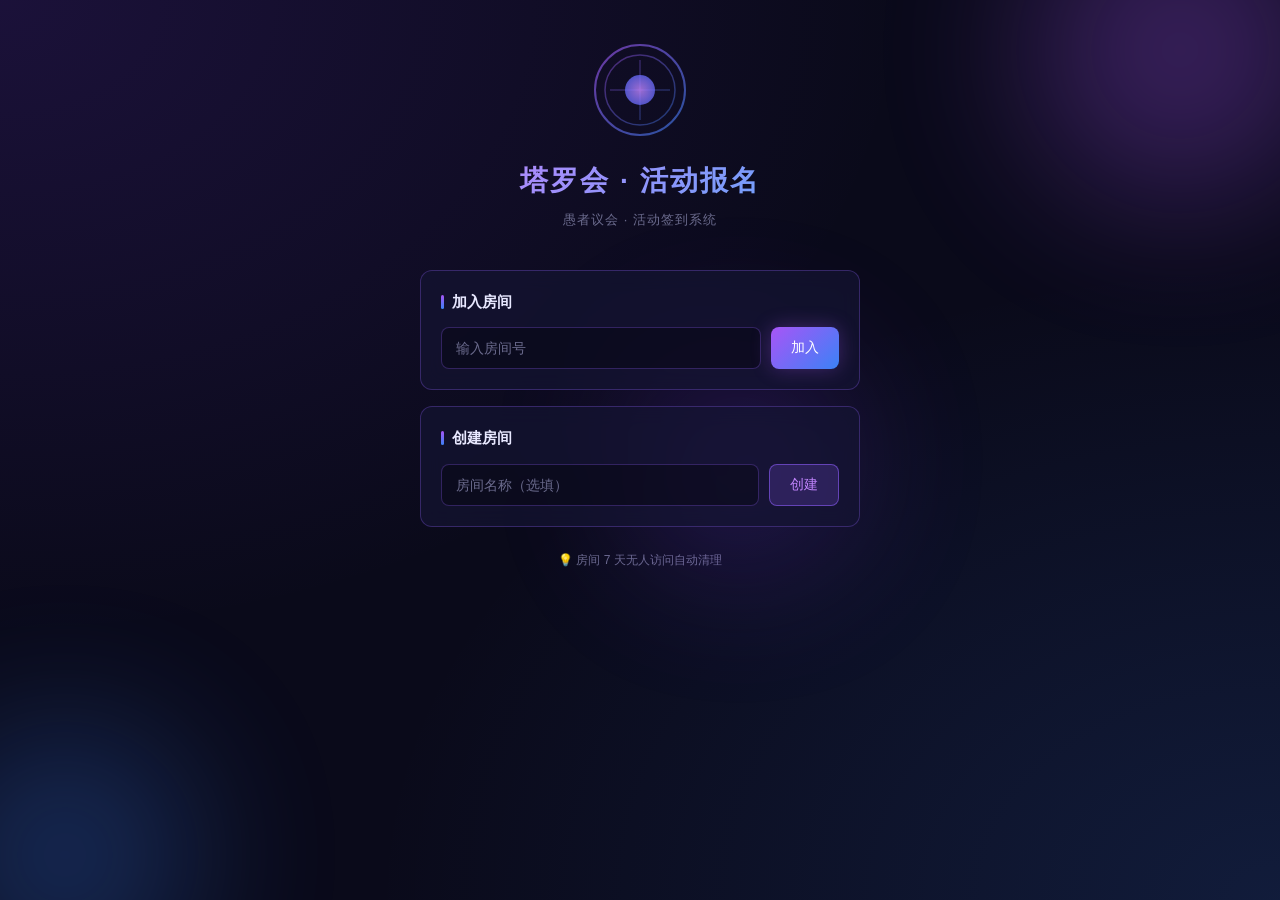
==== public/index.html @ 2a1402e3 "初始版本：诡秘之主活动报名系统" ====
<!DOCTYPE html>
<html lang="zh-CN">
<head>
    <meta charset="UTF-8">
    <meta name="viewport" content="width=device-width, initial-scale=1.0, maximum-scale=1.0, user-scalable=no">
    <title>诡秘之主 · 活动报名</title>
    <link rel="stylesheet" href="style.css">
</head>
<body>
    <div class="app">
        <!-- 背景装饰 -->
        <div class="bg-decoration">
            <div class="orb orb-1"></div>
            <div class="orb orb-2"></div>
            <div class="orb orb-3"></div>
        </div>

        <!-- 首页 / 创建房间 -->
        <div id="home-page" class="page active">
            <div class="container">
                <div class="logo-section">
                    <div class="logo-icon">
                        <svg viewBox="0 0 100 100" fill="none" xmlns="http://www.w3.org/2000/svg">
                            <circle cx="50" cy="50" r="45" stroke="url(#grad1)" stroke-width="2" opacity="0.6"/>
                            <circle cx="50" cy="50" r="35" stroke="url(#grad1)" stroke-width="1.5" opacity="0.4"/>
                            <path d="M50 20 L50 80 M20 50 L80 50" stroke="url(#grad1)" stroke-width="1.5" opacity="0.3"/>
                            <circle cx="50" cy="50" r="15" fill="url(#grad2)" opacity="0.8"/>
                            <defs>
                                <linearGradient id="grad1" x1="0%" y1="0%" x2="100%" y2="100%">
                                    <stop offset="0%" style="stop-color:#a855f7"/>
                                    <stop offset="100%" style="stop-color:#3b82f6"/>
                                </linearGradient>
                                <radialGradient id="grad2" cx="50%" cy="50%" r="50%">
                                    <stop offset="0%" style="stop-color:#c084fc"/>
                                    <stop offset="100%" style="stop-color:#6366f1"/>
                                </radialGradient>
                            </defs>
                        </svg>
                    </div>
                    <h1 class="app-title">塔罗会 · 活动报名</h1>
                    <p class="app-subtitle">愚者议会 · 活动签到系统</p>
                </div>

                <div class="card">
                    <h3 class="card-title">加入房间</h3>
                    <div class="input-group">
                        <input type="text" id="join-room-code" placeholder="输入房间号" maxlength="8" class="input">
                        <button id="btn-join" class="btn btn-primary">加入</button>
                    </div>
                </div>

                <div class="card">
                    <h3 class="card-title">创建房间</h3>
                    <div class="input-group">
                        <input type="text" id="create-room-name" placeholder="房间名称（选填）" maxlength="50" class="input">
                        <button id="btn-create" class="btn btn-secondary">创建</button>
                    </div>
                </div>

                <div class="tip-text">
                    💡 房间 7 天无人访问自动清理
                </div>
            </div>
        </div>

        <!-- 房间页面 -->
        <div id="room-page" class="page">
            <div class="room-header">
                <button id="btn-back" class="btn-icon" title="返回">
                    <svg width="20" height="20" viewBox="0 0 24 24" fill="none" stroke="currentColor" stroke-width="2">
                        <path d="M19 12H5M12 19l-7-7 7-7"/>
                    </svg>
                </button>
                <div class="room-info">
                    <h2 id="room-name" class="room-name">活动报名</h2>
                    <div class="room-code-wrap">
                        <span class="room-code-label">房间号:</span>
                        <span id="room-code" class="room-code">------</span>
                        <button id="btn-copy-code" class="btn-copy-mini" title="复制房间号">
                            <svg width="14" height="14" viewBox="0 0 24 24" fill="none" stroke="currentColor" stroke-width="2">
                                <rect x="9" y="9" width="13" height="13" rx="2"/>
                                <path d="M5 15H4a2 2 0 01-2-2V4a2 2 0 012-2h9a2 2 0 012 2v1"/>
                            </svg>
                        </button>
                    </div>
                </div>
                <div class="conn-status" id="conn-status" title="连接状态">
                    <span class="status-dot"></span>
                </div>
            </div>

            <div class="room-content">
                <!-- 统计卡片 -->
                <div class="stats-row">
                    <div class="stat-card stat-total">
                        <div class="stat-value" id="stat-total">0</div>
                        <div class="stat-label">总报名</div>
                    </div>
                    <div class="stat-card stat-thu">
                        <div class="stat-value" id="stat-thu">0</div>
                        <div class="stat-label">周四 20:00</div>
                    </div>
                    <div class="stat-card stat-sat">
                        <div class="stat-value" id="stat-sat">0</div>
                        <div class="stat-label">周六 20:00</div>
                    </div>
                </div>

                <!-- 职业分布 -->
                <div class="profession-stats" id="profession-stats">
                    <!-- 动态生成 -->
                </div>

                <!-- 操作按钮组 -->
                <div class="action-buttons">
                    <button id="btn-batch-import" class="btn btn-outline">
                        <svg width="16" height="16" viewBox="0 0 24 24" fill="none" stroke="currentColor" stroke-width="2">
                            <path d="M21 15v4a2 2 0 01-2 2H5a2 2 0 01-2-2v-4"/>
                            <polyline points="17 8 12 3 7 8"/>
                            <line x1="12" y1="3" x2="12" y2="15"/>
                        </svg>
                        批量导入
                    </button>
                    <button id="btn-copy-list" class="btn btn-outline">
                        <svg width="16" height="16" viewBox="0 0 24 24" fill="none" stroke="currentColor" stroke-width="2">
                            <rect x="9" y="9" width="13" height="13" rx="2"/>
                            <path d="M5 15H4a2 2 0 01-2-2V4a2 2 0 012-2h9a2 2 0 012 2v1"/>
                        </svg>
                        复制名单
                    </button>
                </div>

                <!-- 报名表单 -->
                <div class="card signup-form-card">
                    <h3 class="card-title">我要报名</h3>
                    <div class="form-row">
                        <input type="text" id="input-name" placeholder="输入游戏昵称" maxlength="20" class="input">
                    </div>
                    <div class="form-row">
                        <select id="select-profession" class="input select-input">
                            <option value="">选择职业</option>
                            <option value="战士">⚔️ 战士</option>
                            <option value="占卜家">🔮 占卜家</option>
                            <option value="窥秘人">👁️ 窥秘人</option>
                            <option value="观众（奶）">💚 观众（奶）</option>
                            <option value="学徒">📖 学徒</option>
                            <option value="歌颂者">🎵 歌颂者</option>
                        </select>
                    </div>
                    <div class="checkbox-group">
                        <label class="checkbox-label">
                            <input type="checkbox" id="check-thursday">
                            <span class="checkbox-custom"></span>
                            <span class="checkbox-text">周四 20:00</span>
                        </label>
                        <label class="checkbox-label">
                            <input type="checkbox" id="check-saturday">
                            <span class="checkbox-custom"></span>
                            <span class="checkbox-text">周六 20:00</span>
                        </label>
                    </div>
                    <button id="btn-signup" class="btn btn-primary btn-full">确认报名</button>
                </div>

                <!-- 成员列表 -->
                <div class="members-section">
                    <div class="section-header">
                        <h3>报名名单</h3>
                        <span class="member-count" id="member-count">0 人</span>
                    </div>
                    <div class="members-list" id="members-list">
                        <!-- 动态生成 -->
                    </div>
                    <div class="empty-state" id="empty-state" style="display:none;">
                        <div class="empty-icon">✨</div>
                        <p>暂无成员报名</p>
                        <p class="empty-sub">快成为第一个报名的人吧</p>
                    </div>
                </div>
            </div>
        </div>

        <!-- 批量导入弹窗 -->
        <div id="import-modal" class="modal">
            <div class="modal-overlay"></div>
            <div class="modal-content">
                <div class="modal-header">
                    <h3>批量导入名单</h3>
                    <button class="modal-close" id="btn-close-import">✕</button>
                </div>
                <div class="modal-body">
                    <p class="modal-tip">
                        每行一个成员，格式：<br>
                        <code>姓名 职业 周四 周六</code><br>
                        支持空格、逗号、顿号分隔
                    </p>
                    <textarea id="import-text" class="textarea" placeholder="例：&#10;张三 战士 是 是&#10;李四 占卜家 1 0&#10;王五 观众（奶） 周四 周六&#10;赵六 学徒"></textarea>
                    <div class="import-result" id="import-result" style="display:none;"></div>
                </div>
                <div class="modal-footer">
                    <button class="btn btn-outline" id="btn-cancel-import">取消</button>
                    <button class="btn btn-primary" id="btn-do-import">确认导入</button>
                </div>
            </div>
        </div>

        <!-- Toast 提示 -->
        <div id="toast" class="toast"></div>
    </div>

    <script src="app.js"></script>
</body>
</html>
---- public/style.css ----
/* ===== 诡秘之主 · 活动报名系统 样式 ===== */
/* 深色游戏风格 · 紫色/蓝色主题 */

* {
    margin: 0;
    padding: 0;
    box-sizing: border-box;
    -webkit-tap-highlight-color: transparent;
}

:root {
    --bg-primary: #0a0a1a;
    --bg-secondary: #12122a;
    --bg-card: rgba(20, 20, 50, 0.7);
    --bg-card-hover: rgba(30, 30, 70, 0.8);
    --border-color: rgba(139, 92, 246, 0.3);
    --border-active: rgba(139, 92, 246, 0.6);
    --text-primary: #e8e8ff;
    --text-secondary: #a0a0c0;
    --text-muted: #6b6b8d;
    --purple: #a855f7;
    --purple-light: #c084fc;
    --purple-dark: #7c3aed;
    --blue: #3b82f6;
    --blue-light: #60a5fa;
    --blue-dark: #2563eb;
    --gold: #fbbf24;
    --green: #22c55e;
    --red: #ef4444;
    --glow-purple: 0 0 20px rgba(168, 85, 247, 0.3);
    --glow-blue: 0 0 20px rgba(59, 130, 246, 0.3);
    --radius: 12px;
    --radius-sm: 8px;
}

html, body {
    height: 100%;
    font-family: -apple-system, BlinkMacSystemFont, 'Segoe UI', 'PingFang SC', 'Hiragino Sans GB', 'Microsoft YaHei', sans-serif;
    background: var(--bg-primary);
    color: var(--text-primary);
    font-size: 14px;
    line-height: 1.5;
    overflow-x: hidden;
}

body {
    background:
        radial-gradient(ellipse at top left, rgba(124, 58, 237, 0.15) 0%, transparent 50%),
        radial-gradient(ellipse at bottom right, rgba(59, 130, 246, 0.15) 0%, transparent 50%),
        var(--bg-primary);
    min-height: 100vh;
    position: relative;
}

.app {
    min-height: 100vh;
    position: relative;
    z-index: 1;
}

/* ===== 背景装饰 ===== */
.bg-decoration {
    position: fixed;
    top: 0;
    left: 0;
    right: 0;
    bottom: 0;
    pointer-events: none;
    overflow: hidden;
    z-index: 0;
}

.orb {
    position: absolute;
    border-radius: 50%;
    filter: blur(80px);
    opacity: 0.3;
    animation: float 8s ease-in-out infinite;
}

.orb-1 {
    width: 300px;
    height: 300px;
    background: var(--purple);
    top: -100px;
    right: -50px;
    animation-delay: 0s;
}

.orb-2 {
    width: 250px;
    height: 250px;
    background: var(--blue);
    bottom: -80px;
    left: -60px;
    animation-delay: 2s;
}

.orb-3 {
    width: 200px;
    height: 200px;
    background: var(--purple-dark);
    top: 40%;
    left: 50%;
    animation-delay: 4s;
}

@keyframes float {
    0%, 100% { transform: translateY(0) scale(1); }
    50% { transform: translateY(-30px) scale(1.05); }
}

/* ===== 页面切换 ===== */
.page {
    display: none;
    min-height: 100vh;
}

.page.active {
    display: block;
}

.container {
    max-width: 480px;
    margin: 0 auto;
    padding: 40px 20px;
}

/* ===== Logo 区域 ===== */
.logo-section {
    text-align: center;
    margin-bottom: 40px;
}

.logo-icon {
    width: 100px;
    height: 100px;
    margin: 0 auto 20px;
    animation: spin 20s linear infinite;
}

.logo-icon svg {
    width: 100%;
    height: 100%;
}

@keyframes spin {
    from { transform: rotate(0deg); }
    to { transform: rotate(360deg); }
}

.app-title {
    font-size: 28px;
    font-weight: 700;
    background: linear-gradient(135deg, var(--purple-light), var(--blue-light));
    -webkit-background-clip: text;
    -webkit-text-fill-color: transparent;
    background-clip: text;
    letter-spacing: 2px;
    margin-bottom: 8px;
}

.app-subtitle {
    color: var(--text-muted);
    font-size: 13px;
    letter-spacing: 1px;
}

/* ===== 卡片 ===== */
.card {
    background: var(--bg-card);
    border: 1px solid var(--border-color);
    border-radius: var(--radius);
    padding: 20px;
    margin-bottom: 16px;
    backdrop-filter: blur(10px);
    -webkit-backdrop-filter: blur(10px);
}

.card-title {
    font-size: 15px;
    font-weight: 600;
    color: var(--text-primary);
    margin-bottom: 14px;
    display: flex;
    align-items: center;
    gap: 8px;
}

.card-title::before {
    content: '';
    display: inline-block;
    width: 3px;
    height: 14px;
    background: linear-gradient(180deg, var(--purple), var(--blue));
    border-radius: 2px;
}

/* ===== 输入框 ===== */
.input {
    width: 100%;
    padding: 12px 14px;
    background: rgba(0, 0, 0, 0.3);
    border: 1px solid var(--border-color);
    border-radius: var(--radius-sm);
    color: var(--text-primary);
    font-size: 14px;
    outline: none;
    transition: all 0.3s;
    font-family: inherit;
}

.input::placeholder {
    color: var(--text-muted);
}

.input:focus {
    border-color: var(--purple);
    box-shadow: var(--glow-purple);
    background: rgba(0, 0, 0, 0.5);
}

.select-input {
    appearance: none;
    -webkit-appearance: none;
    background-image: url("data:image/svg+xml,%3Csvg xmlns='http://www.w3.org/2000/svg' width='12' height='12' viewBox='0 0 12 12'%3E%3Cpath d='M6 9L1 4h10z' fill='%23a0a0c0'/%3E%3C/svg%3E");
    background-repeat: no-repeat;
    background-position: right 14px center;
    padding-right: 36px;
}

.input-group {
    display: flex;
    gap: 10px;
}

.input-group .input {
    flex: 1;
}

.form-row {
    margin-bottom: 12px;
}

.textarea {
    width: 100%;
    min-height: 180px;
    padding: 12px;
    background: rgba(0, 0, 0, 0.3);
    border: 1px solid var(--border-color);
    border-radius: var(--radius-sm);
    color: var(--text-primary);
    font-size: 13px;
    font-family: 'Monaco', 'Menlo', monospace;
    outline: none;
    resize: vertical;
    transition: all 0.3s;
    line-height: 1.6;
}

.textarea:focus {
    border-color: var(--purple);
    box-shadow: var(--glow-purple);
}

.textarea::placeholder {
    color: var(--text-muted);
}

/* ===== 按钮 ===== */
.btn {
    padding: 10px 20px;
    border: none;
    border-radius: var(--radius-sm);
    font-size: 14px;
    font-weight: 500;
    cursor: pointer;
    transition: all 0.3s;
    font-family: inherit;
    display: inline-flex;
    align-items: center;
    justify-content: center;
    gap: 6px;
    white-space: nowrap;
}

.btn:active {
    transform: scale(0.97);
}

.btn-primary {
    background: linear-gradient(135deg, var(--purple), var(--blue));
    color: white;
    box-shadow: var(--glow-purple);
}

.btn-primary:hover {
    box-shadow: 0 0 25px rgba(168, 85, 247, 0.5);
    filter: brightness(1.1);
}

.btn-secondary {
    background: rgba(139, 92, 246, 0.2);
    color: var(--purple-light);
    border: 1px solid var(--border-active);
}

.btn-secondary:hover {
    background: rgba(139, 92, 246, 0.3);
}

.btn-outline {
    background: transparent;
    color: var(--text-secondary);
    border: 1px solid var(--border-color);
}

.btn-outline:hover {
    color: var(--purple-light);
    border-color: var(--purple);
    background: rgba(168, 85, 247, 0.1);
}

.btn-full {
    width: 100%;
    padding: 14px;
    font-size: 15px;
}

.btn-icon {
    width: 36px;
    height: 36px;
    background: rgba(255, 255, 255, 0.05);
    border: 1px solid var(--border-color);
    border-radius: 8px;
    color: var(--text-secondary);
    cursor: pointer;
    display: flex;
    align-items: center;
    justify-content: center;
    transition: all 0.3s;
}

.btn-icon:hover {
    color: var(--purple-light);
    border-color: var(--purple);
    background: rgba(168, 85, 247, 0.1);
}

.btn-copy-mini {
    background: none;
    border: none;
    color: var(--text-muted);
    cursor: pointer;
    padding: 2px;
    display: inline-flex;
    align-items: center;
    transition: color 0.2s;
}

.btn-copy-mini:hover {
    color: var(--purple-light);
}

/* ===== 复选框 ===== */
.checkbox-group {
    display: flex;
    gap: 16px;
    margin-bottom: 16px;
}

.checkbox-label {
    display: flex;
    align-items: center;
    gap: 8px;
    cursor: pointer;
    user-select: none;
    flex: 1;
}

.checkbox-label input {
    display: none;
}

.checkbox-custom {
    width: 20px;
    height: 20px;
    border: 2px solid var(--border-color);
    border-radius: 5px;
    display: flex;
    align-items: center;
    justify-content: center;
    transition: all 0.2s;
    flex-shrink: 0;
}

.checkbox-label input:checked + .checkbox-custom {
    background: linear-gradient(135deg, var(--purple), var(--blue));
    border-color: var(--purple);
}

.checkbox-label input:checked + .checkbox-custom::after {
    content: '✓';
    color: white;
    font-size: 12px;
    font-weight: bold;
}

.checkbox-text {
    color: var(--text-secondary);
    font-size: 14px;
}

.checkbox-label input:checked ~ .checkbox-text {
    color: var(--text-primary);
}

/* ===== 首页提示 ===== */
.tip-text {
    text-align: center;
    color: var(--text-muted);
    font-size: 12px;
    margin-top: 24px;
}

/* ===== 房间页面 ===== */
.room-header {
    display: flex;
    align-items: center;
    gap: 12px;
    padding: 14px 16px;
    background: rgba(10, 10, 26, 0.8);
    border-bottom: 1px solid var(--border-color);
    backdrop-filter: blur(10px);
    -webkit-backdrop-filter: blur(10px);
    position: sticky;
    top: 0;
    z-index: 10;
}

.room-info {
    flex: 1;
    min-width: 0;
}

.room-name {
    font-size: 16px;
    font-weight: 600;
    color: var(--text-primary);
    white-space: nowrap;
    overflow: hidden;
    text-overflow: ellipsis;
}

.room-code-wrap {
    display: flex;
    align-items: center;
    gap: 6px;
    margin-top: 2px;
}

.room-code-label {
    font-size: 12px;
    color: var(--text-muted);
}

.room-code {
    font-size: 13px;
    font-weight: 600;
    color: var(--purple-light);
    font-family: 'Monaco', 'Menlo', monospace;
    letter-spacing: 1px;
}

.conn-status {
    position: relative;
}

.status-dot {
    width: 10px;
    height: 10px;
    border-radius: 50%;
    background: var(--green);
    box-shadow: 0 0 8px var(--green);
    animation: pulse 2s ease-in-out infinite;
}

.status-dot.disconnected {
    background: var(--red);
    box-shadow: 0 0 8px var(--red);
}

.status-dot.connecting {
    background: var(--gold);
    box-shadow: 0 0 8px var(--gold);
}

@keyframes pulse {
    0%, 100% { opacity: 1; }
    50% { opacity: 0.5; }
}

.room-content {
    max-width: 600px;
    margin: 0 auto;
    padding: 16px;
}

/* ===== 统计卡片 ===== */
.stats-row {
    display: grid;
    grid-template-columns: repeat(3, 1fr);
    gap: 10px;
    margin-bottom: 16px;
}

.stat-card {
    background: var(--bg-card);
    border: 1px solid var(--border-color);
    border-radius: var(--radius);
    padding: 16px 12px;
    text-align: center;
    backdrop-filter: blur(10px);
    -webkit-backdrop-filter: blur(10px);
}

.stat-value {
    font-size: 28px;
    font-weight: 700;
    margin-bottom: 4px;
    background: linear-gradient(135deg, var(--purple-light), var(--blue-light));
    -webkit-background-clip: text;
    -webkit-text-fill-color: transparent;
    background-clip: text;
}

.stat-label {
    font-size: 12px;
    color: var(--text-muted);
}

.stat-thu .stat-value {
    background: linear-gradient(135deg, #60a5fa, #3b82f6);
    -webkit-background-clip: text;
    -webkit-text-fill-color: transparent;
    background-clip: text;
}

.stat-sat .stat-value {
    background: linear-gradient(135deg, #fbbf24, #f59e0b);
    -webkit-background-clip: text;
    -webkit-text-fill-color: transparent;
    background-clip: text;
}

/* ===== 职业分布 ===== */
.profession-stats {
    display: grid;
    grid-template-columns: repeat(3, 1fr);
    gap: 8px;
    margin-bottom: 16px;
}

.profession-stat {
    background: rgba(20, 20, 50, 0.5);
    border: 1px solid rgba(139, 92, 246, 0.2);
    border-radius: var(--radius-sm);
    padding: 10px 8px;
    text-align: center;
}

.profession-icon {
    font-size: 18px;
    margin-bottom: 4px;
}

.profession-name {
    font-size: 11px;
    color: var(--text-secondary);
    margin-bottom: 2px;
}

.profession-count {
    font-size: 16px;
    font-weight: 600;
    color: var(--text-primary);
}

.profession-count .sub-count {
    font-size: 10px;
    color: var(--text-muted);
    font-weight: 400;
}

/* ===== 操作按钮 ===== */
.action-buttons {
    display: flex;
    gap: 10px;
    margin-bottom: 16px;
}

.action-buttons .btn {
    flex: 1;
    padding: 10px;
    font-size: 13px;
}

/* ===== 报名表单 ===== */
.signup-form-card {
    margin-bottom: 20px;
}

/* ===== 成员列表 ===== */
.members-section {
    margin-bottom: 40px;
}

.section-header {
    display: flex;
    align-items: center;
    justify-content: space-between;
    margin-bottom: 12px;
    padding: 0 4px;
}

.section-header h3 {
    font-size: 15px;
    font-weight: 600;
    color: var(--text-primary);
}

.member-count {
    font-size: 12px;
    color: var(--text-muted);
}

.members-list {
    display: flex;
    flex-direction: column;
    gap: 8px;
}

.member-item {
    display: flex;
    align-items: center;
    gap: 12px;
    padding: 12px 14px;
    background: var(--bg-card);
    border: 1px solid var(--border-color);
    border-radius: var(--radius-sm);
    transition: all 0.3s;
    animation: fadeIn 0.3s ease;
}

@keyframes fadeIn {
    from { opacity: 0; transform: translateY(-5px); }
    to { opacity: 1; transform: translateY(0); }
}

.member-item:hover {
    background: var(--bg-card-hover);
    border-color: var(--border-active);
}

.member-avatar {
    width: 36px;
    height: 36px;
    border-radius: 50%;
    display: flex;
    align-items: center;
    justify-content: center;
    font-size: 16px;
    flex-shrink: 0;
    background: linear-gradient(135deg, rgba(168, 85, 247, 0.3), rgba(59, 130, 246, 0.3));
    border: 1px solid var(--border-color);
}

.member-info {
    flex: 1;
    min-width: 0;
}

.member-name {
    font-size: 14px;
    font-weight: 500;
    color: var(--text-primary);
    margin-bottom: 2px;
    white-space: nowrap;
    overflow: hidden;
    text-overflow: ellipsis;
}

.member-profession {
    font-size: 12px;
    color: var(--text-muted);
}

.member-days {
    display: flex;
    gap: 6px;
    flex-shrink: 0;
}

.day-badge {
    padding: 3px 8px;
    border-radius: 4px;
    font-size: 11px;
    font-weight: 500;
}

.day-badge.thu {
    background: rgba(59, 130, 246, 0.2);
    color: var(--blue-light);
    border: 1px solid rgba(59, 130, 246, 0.3);
}

.day-badge.sat {
    background: rgba(251, 191, 36, 0.2);
    color: var(--gold);
    border: 1px solid rgba(251, 191, 36, 0.3);
}

.day-badge.inactive {
    background: rgba(107, 107, 141, 0.1);
    color: var(--text-muted);
    border: 1px solid rgba(107, 107, 141, 0.2);
}

.member-delete {
    background: none;
    border: none;
    color: var(--text-muted);
    cursor: pointer;
    padding: 4px;
    opacity: 0;
    transition: all 0.2s;
    flex-shrink: 0;
}

.member-item:hover .member-delete {
    opacity: 1;
}

.member-delete:hover {
    color: var(--red);
}

/* ===== 空状态 ===== */
.empty-state {
    text-align: center;
    padding: 40px 20px;
    color: var(--text-muted);
}

.empty-icon {
    font-size: 40px;
    margin-bottom: 12px;
}

.empty-state p {
    margin-bottom: 4px;
}

.empty-sub {
    font-size: 12px;
    color: var(--text-muted);
    opacity: 0.7;
}

/* ===== 模态框 ===== */
.modal {
    position: fixed;
    top: 0;
    left: 0;
    right: 0;
    bottom: 0;
    z-index: 100;
    display: none;
    align-items: center;
    justify-content: center;
    padding: 20px;
}

.modal.active {
    display: flex;
}

.modal-overlay {
    position: absolute;
    top: 0;
    left: 0;
    right: 0;
    bottom: 0;
    background: rgba(0, 0, 0, 0.7);
    backdrop-filter: blur(4px);
}

.modal-content {
    position: relative;
    background: var(--bg-secondary);
    border: 1px solid var(--border-color);
    border-radius: var(--radius);
    width: 100%;
    max-width: 440px;
    max-height: 80vh;
    display: flex;
    flex-direction: column;
    box-shadow: 0 20px 60px rgba(0, 0, 0, 0.5), var(--glow-purple);
    animation: modalIn 0.3s ease;
}

@keyframes modalIn {
    from { opacity: 0; transform: scale(0.95) translateY(10px); }
    to { opacity: 1; transform: scale(1) translateY(0); }
}

.modal-header {
    display: flex;
    align-items: center;
    justify-content: space-between;
    padding: 16px 20px;
    border-bottom: 1px solid var(--border-color);
}

.modal-header h3 {
    font-size: 16px;
    font-weight: 600;
}

.modal-close {
    background: none;
    border: none;
    color: var(--text-muted);
    font-size: 18px;
    cursor: pointer;
    padding: 4px 8px;
    transition: color 0.2s;
}

.modal-close:hover {
    color: var(--text-primary);
}

.modal-body {
    padding: 16px 20px;
    overflow-y: auto;
    flex: 1;
}

.modal-tip {
    font-size: 12px;
    color: var(--text-muted);
    margin-bottom: 12px;
    line-height: 1.6;
}

.modal-tip code {
    background: rgba(0, 0, 0, 0.3);
    padding: 2px 6px;
    border-radius: 4px;
    color: var(--purple-light);
    font-size: 11px;
}

.import-result {
    margin-top: 12px;
    padding: 10px 12px;
    background: rgba(34, 197, 94, 0.1);
    border: 1px solid rgba(34, 197, 94, 0.3);
    border-radius: var(--radius-sm);
    font-size: 13px;
    color: var(--green);
}

.import-result.error {
    background: rgba(239, 68, 68, 0.1);
    border-color: rgba(239, 68, 68, 0.3);
    color: var(--red);
}

.modal-footer {
    display: flex;
    gap: 10px;
    padding: 14px 20px;
    border-top: 1px solid var(--border-color);
}

.modal-footer .btn {
    flex: 1;
}

/* ===== Toast ===== */
.toast {
    position: fixed;
    top: 20px;
    left: 50%;
    transform: translateX(-50%) translateY(-100px);
    background: var(--bg-secondary);
    border: 1px solid var(--border-active);
    color: var(--text-primary);
    padding: 12px 24px;
    border-radius: var(--radius-sm);
    font-size: 14px;
    z-index: 200;
    box-shadow: var(--glow-purple);
    transition: transform 0.3s ease;
    pointer-events: none;
    max-width: 90%;
    text-align: center;
}

.toast.show {
    transform: translateX(-50%) translateY(0);
}

.toast.success {
    border-color: rgba(34, 197, 94, 0.5);
    box-shadow: 0 0 20px rgba(34, 197, 94, 0.2);
}

.toast.error {
    border-color: rgba(239, 68, 68, 0.5);
    box-shadow: 0 0 20px rgba(239, 68, 68, 0.2);
}

/* ===== 响应式 ===== */
@media (max-width: 480px) {
    .container {
        padding: 30px 16px;
    }

    .app-title {
        font-size: 24px;
    }

    .logo-icon {
        width: 80px;
        height: 80px;
    }

    .stats-row {
        gap: 8px;
    }

    .stat-card {
        padding: 12px 8px;
    }

    .stat-value {
        font-size: 22px;
    }

    .stat-label {
        font-size: 11px;
    }

    .profession-stats {
        grid-template-columns: repeat(3, 1fr);
        gap: 6px;
    }

    .member-delete {
        opacity: 1;
    }
}

@media (max-width: 360px) {
    .profession-stats {
        grid-template-columns: repeat(2, 1fr);
    }
}
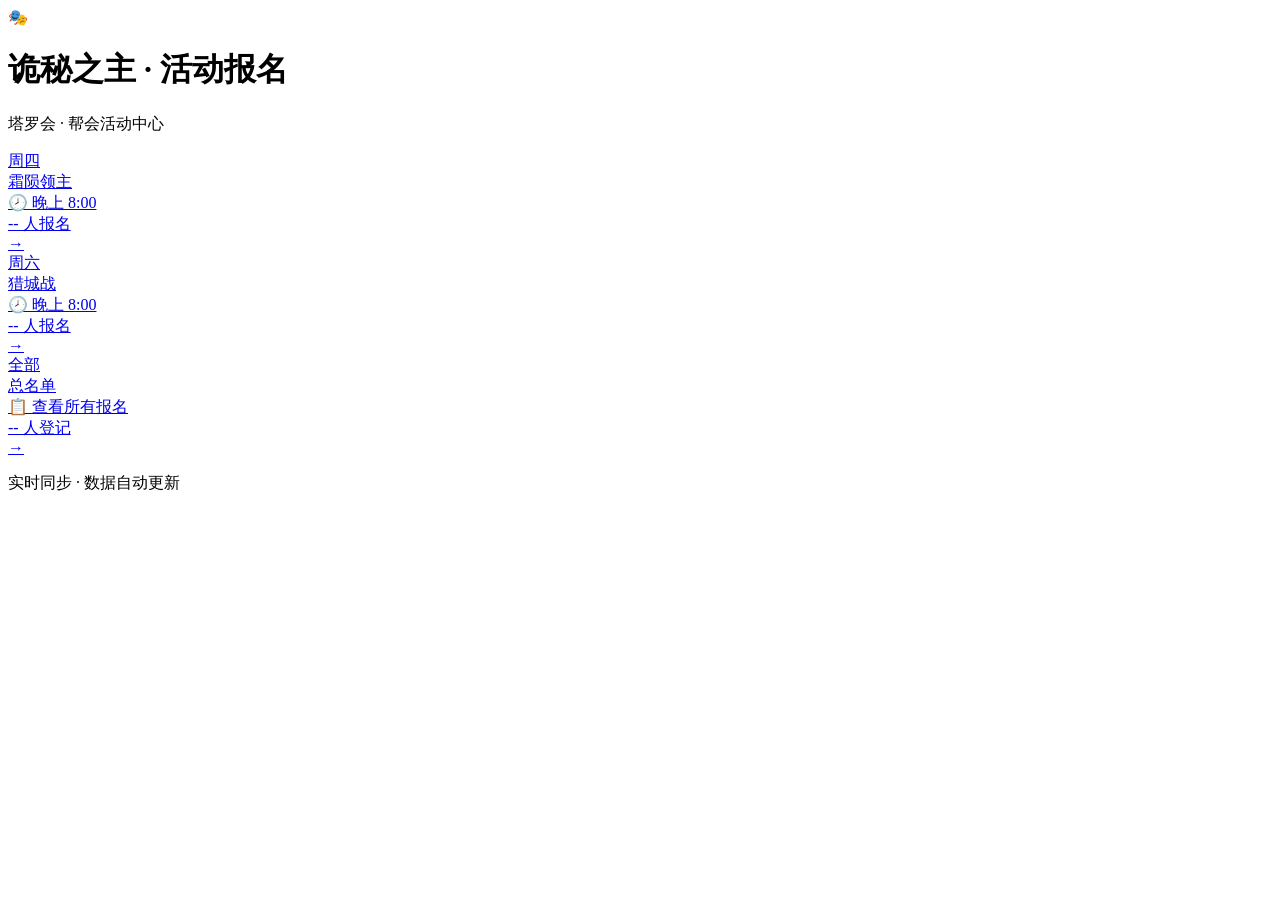
==== commit 9d47f8a1: "v2.0: 改为固定两场活动模式（周四霜陨领主/周六猎城战）+ 总名单 + 双场标记" ====
--- a/public/index.html
+++ b/public/index.html
@@ -4,210 +4,58 @@
     <meta charset="UTF-8">
     <meta name="viewport" content="width=device-width, initial-scale=1.0, maximum-scale=1.0, user-scalable=no">
     <title>诡秘之主 · 活动报名</title>
-    <link rel="stylesheet" href="style.css">
+    <link rel="stylesheet" href="/style.css">
 </head>
-<body>
-    <div class="app">
-        <!-- 背景装饰 -->
-        <div class="bg-decoration">
-            <div class="orb orb-1"></div>
-            <div class="orb orb-2"></div>
-            <div class="orb orb-3"></div>
+<body class="home-page">
+    <div class="stars-bg"></div>
+    <div class="container home-container">
+        <div class="home-header">
+            <div class="logo-icon">🎭</div>
+            <h1 class="home-title">诡秘之主 · 活动报名</h1>
+            <p class="home-subtitle">塔罗会 · 帮会活动中心</p>
         </div>
 
-        <!-- 首页 / 创建房间 -->
-        <div id="home-page" class="page active">
-            <div class="container">
-                <div class="logo-section">
-                    <div class="logo-icon">
-                        <svg viewBox="0 0 100 100" fill="none" xmlns="http://www.w3.org/2000/svg">
-                            <circle cx="50" cy="50" r="45" stroke="url(#grad1)" stroke-width="2" opacity="0.6"/>
-                            <circle cx="50" cy="50" r="35" stroke="url(#grad1)" stroke-width="1.5" opacity="0.4"/>
-                            <path d="M50 20 L50 80 M20 50 L80 50" stroke="url(#grad1)" stroke-width="1.5" opacity="0.3"/>
-                            <circle cx="50" cy="50" r="15" fill="url(#grad2)" opacity="0.8"/>
-                            <defs>
-                                <linearGradient id="grad1" x1="0%" y1="0%" x2="100%" y2="100%">
-                                    <stop offset="0%" style="stop-color:#a855f7"/>
-                                    <stop offset="100%" style="stop-color:#3b82f6"/>
-                                </linearGradient>
-                                <radialGradient id="grad2" cx="50%" cy="50%" r="50%">
-                                    <stop offset="0%" style="stop-color:#c084fc"/>
-                                    <stop offset="100%" style="stop-color:#6366f1"/>
-                                </radialGradient>
-                            </defs>
-                        </svg>
-                    </div>
-                    <h1 class="app-title">塔罗会 · 活动报名</h1>
-                    <p class="app-subtitle">愚者议会 · 活动签到系统</p>
-                </div>
+        <div class="home-cards">
+            <a href="/event/thursday" class="event-card thursday-card">
+                <div class="card-day">周四</div>
+                <div class="card-title">霜陨领主</div>
+                <div class="card-time">🕗 晚上 8:00</div>
+                <div class="card-count" id="thursdayCount">-- 人报名</div>
+                <div class="card-arrow">→</div>
+            </a>
 
-                <div class="card">
-                    <h3 class="card-title">加入房间</h3>
-                    <div class="input-group">
-                        <input type="text" id="join-room-code" placeholder="输入房间号" maxlength="8" class="input">
-                        <button id="btn-join" class="btn btn-primary">加入</button>
-                    </div>
-                </div>
+            <a href="/event/saturday" class="event-card saturday-card">
+                <div class="card-day">周六</div>
+                <div class="card-title">猎城战</div>
+                <div class="card-time">🕗 晚上 8:00</div>
+                <div class="card-count" id="saturdayCount">-- 人报名</div>
+                <div class="card-arrow">→</div>
+            </a>
 
-                <div class="card">
-                    <h3 class="card-title">创建房间</h3>
-                    <div class="input-group">
-                        <input type="text" id="create-room-name" placeholder="房间名称（选填）" maxlength="50" class="input">
-                        <button id="btn-create" class="btn btn-secondary">创建</button>
-                    </div>
-                </div>
-
-                <div class="tip-text">
-                    💡 房间 7 天无人访问自动清理
-                </div>
-            </div>
+            <a href="/all" class="event-card all-card">
+                <div class="card-day">全部</div>
+                <div class="card-title">总名单</div>
+                <div class="card-time">📋 查看所有报名</div>
+                <div class="card-count" id="allCount">-- 人登记</div>
+                <div class="card-arrow">→</div>
+            </a>
         </div>
 
-        <!-- 房间页面 -->
-        <div id="room-page" class="page">
-            <div class="room-header">
-                <button id="btn-back" class="btn-icon" title="返回">
-                    <svg width="20" height="20" viewBox="0 0 24 24" fill="none" stroke="currentColor" stroke-width="2">
-                        <path d="M19 12H5M12 19l-7-7 7-7"/>
-                    </svg>
-                </button>
-                <div class="room-info">
-                    <h2 id="room-name" class="room-name">活动报名</h2>
-                    <div class="room-code-wrap">
-                        <span class="room-code-label">房间号:</span>
-                        <span id="room-code" class="room-code">------</span>
-                        <button id="btn-copy-code" class="btn-copy-mini" title="复制房间号">
-                            <svg width="14" height="14" viewBox="0 0 24 24" fill="none" stroke="currentColor" stroke-width="2">
-                                <rect x="9" y="9" width="13" height="13" rx="2"/>
-                                <path d="M5 15H4a2 2 0 01-2-2V4a2 2 0 012-2h9a2 2 0 012 2v1"/>
-                            </svg>
-                        </button>
-                    </div>
-                </div>
-                <div class="conn-status" id="conn-status" title="连接状态">
-                    <span class="status-dot"></span>
-                </div>
-            </div>
-
-            <div class="room-content">
-                <!-- 统计卡片 -->
-                <div class="stats-row">
-                    <div class="stat-card stat-total">
-                        <div class="stat-value" id="stat-total">0</div>
-                        <div class="stat-label">总报名</div>
-                    </div>
-                    <div class="stat-card stat-thu">
-                        <div class="stat-value" id="stat-thu">0</div>
-                        <div class="stat-label">周四 20:00</div>
-                    </div>
-                    <div class="stat-card stat-sat">
-                        <div class="stat-value" id="stat-sat">0</div>
-                        <div class="stat-label">周六 20:00</div>
-                    </div>
-                </div>
-
-                <!-- 职业分布 -->
-                <div class="profession-stats" id="profession-stats">
-                    <!-- 动态生成 -->
-                </div>
-
-                <!-- 操作按钮组 -->
-                <div class="action-buttons">
-                    <button id="btn-batch-import" class="btn btn-outline">
-                        <svg width="16" height="16" viewBox="0 0 24 24" fill="none" stroke="currentColor" stroke-width="2">
-                            <path d="M21 15v4a2 2 0 01-2 2H5a2 2 0 01-2-2v-4"/>
-                            <polyline points="17 8 12 3 7 8"/>
-                            <line x1="12" y1="3" x2="12" y2="15"/>
-                        </svg>
-                        批量导入
-                    </button>
-                    <button id="btn-copy-list" class="btn btn-outline">
-                        <svg width="16" height="16" viewBox="0 0 24 24" fill="none" stroke="currentColor" stroke-width="2">
-                            <rect x="9" y="9" width="13" height="13" rx="2"/>
-                            <path d="M5 15H4a2 2 0 01-2-2V4a2 2 0 012-2h9a2 2 0 012 2v1"/>
-                        </svg>
-                        复制名单
-                    </button>
-                </div>
-
-                <!-- 报名表单 -->
-                <div class="card signup-form-card">
-                    <h3 class="card-title">我要报名</h3>
-                    <div class="form-row">
-                        <input type="text" id="input-name" placeholder="输入游戏昵称" maxlength="20" class="input">
-                    </div>
-                    <div class="form-row">
-                        <select id="select-profession" class="input select-input">
-                            <option value="">选择职业</option>
-                            <option value="战士">⚔️ 战士</option>
-                            <option value="占卜家">🔮 占卜家</option>
-                            <option value="窥秘人">👁️ 窥秘人</option>
-                            <option value="观众（奶）">💚 观众（奶）</option>
-                            <option value="学徒">📖 学徒</option>
-                            <option value="歌颂者">🎵 歌颂者</option>
-                        </select>
-                    </div>
-                    <div class="checkbox-group">
-                        <label class="checkbox-label">
-                            <input type="checkbox" id="check-thursday">
-                            <span class="checkbox-custom"></span>
-                            <span class="checkbox-text">周四 20:00</span>
-                        </label>
-                        <label class="checkbox-label">
-                            <input type="checkbox" id="check-saturday">
-                            <span class="checkbox-custom"></span>
-                            <span class="checkbox-text">周六 20:00</span>
-                        </label>
-                    </div>
-                    <button id="btn-signup" class="btn btn-primary btn-full">确认报名</button>
-                </div>
-
-                <!-- 成员列表 -->
-                <div class="members-section">
-                    <div class="section-header">
-                        <h3>报名名单</h3>
-                        <span class="member-count" id="member-count">0 人</span>
-                    </div>
-                    <div class="members-list" id="members-list">
-                        <!-- 动态生成 -->
-                    </div>
-                    <div class="empty-state" id="empty-state" style="display:none;">
-                        <div class="empty-icon">✨</div>
-                        <p>暂无成员报名</p>
-                        <p class="empty-sub">快成为第一个报名的人吧</p>
-                    </div>
-                </div>
-            </div>
+        <div class="home-footer">
+            <p>实时同步 · 数据自动更新</p>
         </div>
-
-        <!-- 批量导入弹窗 -->
-        <div id="import-modal" class="modal">
-            <div class="modal-overlay"></div>
-            <div class="modal-content">
-                <div class="modal-header">
-                    <h3>批量导入名单</h3>
-                    <button class="modal-close" id="btn-close-import">✕</button>
-                </div>
-                <div class="modal-body">
-                    <p class="modal-tip">
-                        每行一个成员，格式：<br>
-                        <code>姓名 职业 周四 周六</code><br>
-                        支持空格、逗号、顿号分隔
-                    </p>
-                    <textarea id="import-text" class="textarea" placeholder="例：&#10;张三 战士 是 是&#10;李四 占卜家 1 0&#10;王五 观众（奶） 周四 周六&#10;赵六 学徒"></textarea>
-                    <div class="import-result" id="import-result" style="display:none;"></div>
-                </div>
-                <div class="modal-footer">
-                    <button class="btn btn-outline" id="btn-cancel-import">取消</button>
-                    <button class="btn btn-primary" id="btn-do-import">确认导入</button>
-                </div>
-            </div>
-        </div>
-
-        <!-- Toast 提示 -->
-        <div id="toast" class="toast"></div>
     </div>
 
-    <script src="app.js"></script>
+    <script>
+        // 加载各活动人数
+        fetch('/api/members')
+            .then(r => r.json())
+            .then(data => {
+                document.getElementById('thursdayCount').textContent = data.totals.thursday + ' 人报名';
+                document.getElementById('saturdayCount').textContent = data.totals.saturday + ' 人报名';
+                document.getElementById('allCount').textContent = data.totals.total + ' 人登记';
+            })
+            .catch(() => {});
+    </script>
 </body>
 </html>
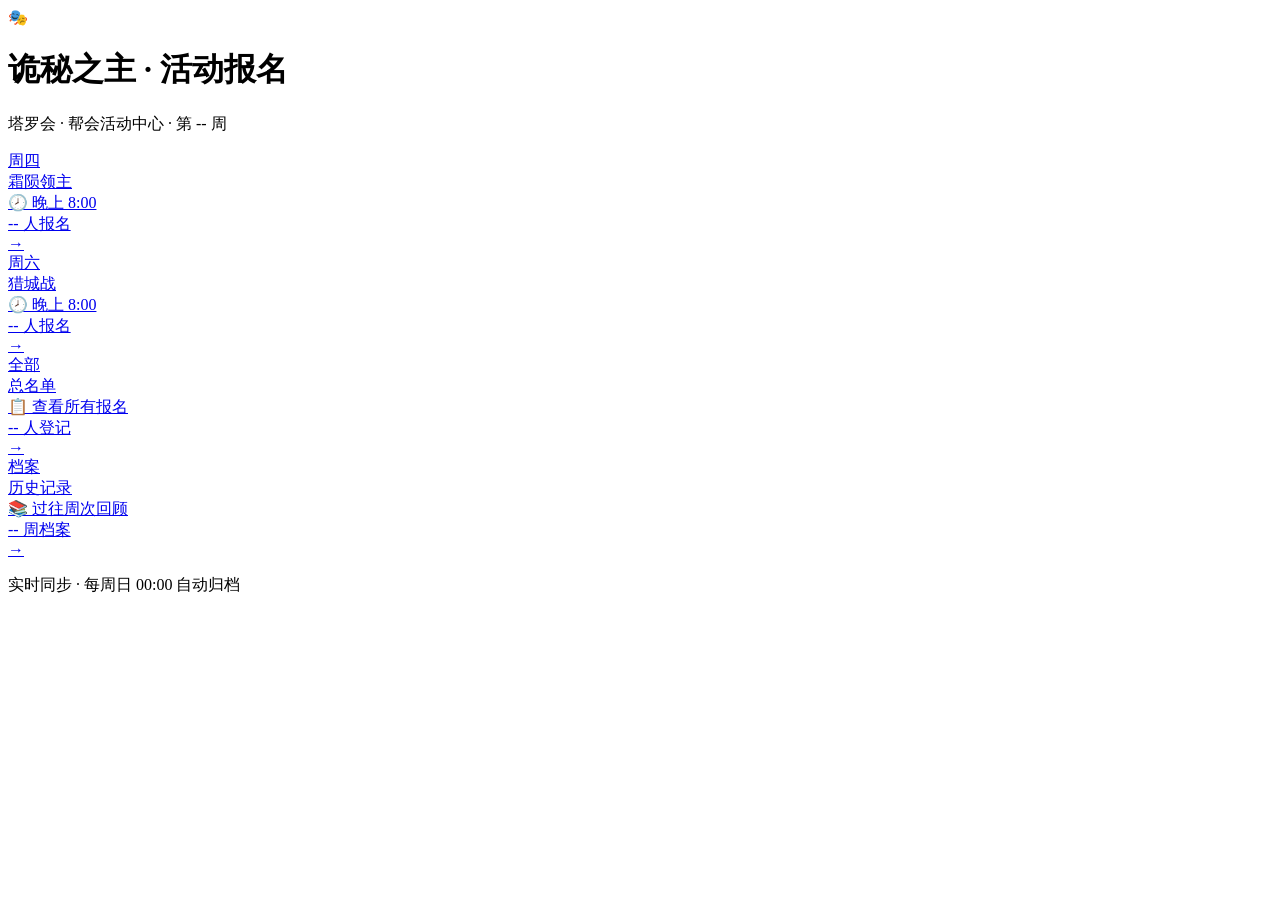
==== commit 5f642920: "v3.1: 首页四宫格+历史档案页面+数据持久化说明" ====
--- a/public/index.html
+++ b/public/index.html
@@ -12,10 +12,10 @@
         <div class="home-header">
             <div class="logo-icon">🎭</div>
             <h1 class="home-title">诡秘之主 · 活动报名</h1>
-            <p class="home-subtitle">塔罗会 · 帮会活动中心</p>
+            <p class="home-subtitle">塔罗会 · 帮会活动中心 · 第 <span id="currentWeek">--</span> 周</p>
         </div>
 
-        <div class="home-cards">
+        <div class="home-grid">
             <a href="/event/thursday" class="event-card thursday-card">
                 <div class="card-day">周四</div>
                 <div class="card-title">霜陨领主</div>
@@ -39,23 +39,40 @@
                 <div class="card-count" id="allCount">-- 人登记</div>
                 <div class="card-arrow">→</div>
             </a>
+
+            <a href="/history" class="event-card history-card">
+                <div class="card-day">档案</div>
+                <div class="card-title">历史记录</div>
+                <div class="card-time">📚 过往周次回顾</div>
+                <div class="card-count" id="historyCount">-- 周档案</div>
+                <div class="card-arrow">→</div>
+            </a>
         </div>
 
         <div class="home-footer">
-            <p>实时同步 · 数据自动更新</p>
+            <p>实时同步 · 每周日 00:00 自动归档</p>
         </div>
     </div>
 
     <script>
-        // 加载各活动人数
+        // 加载数据
         fetch('/api/members')
             .then(r => r.json())
             .then(data => {
+                document.getElementById('currentWeek').textContent = data.week;
                 document.getElementById('thursdayCount').textContent = data.totals.thursday + ' 人报名';
                 document.getElementById('saturdayCount').textContent = data.totals.saturday + ' 人报名';
                 document.getElementById('allCount').textContent = data.totals.total + ' 人登记';
             })
             .catch(() => {});
+
+        // 加载历史档案数量
+        fetch('/api/archives')
+            .then(r => r.json())
+            .then(data => {
+                document.getElementById('historyCount').textContent = data.weeks.length + ' 周档案';
+            })
+            .catch(() => {});
     </script>
 </body>
 </html>
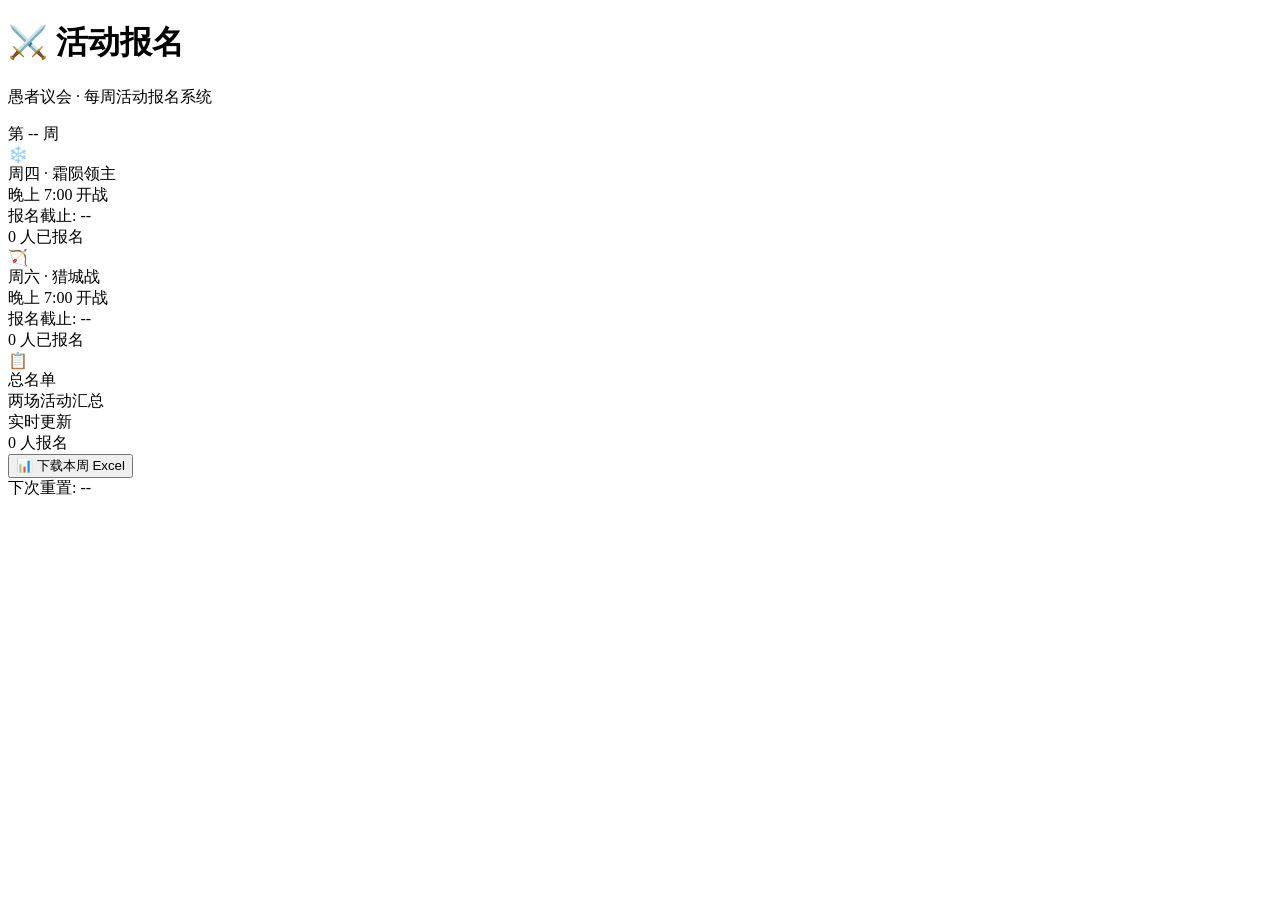
==== commit ba23a984: "v6.0: 报名截止时间(17:30)+活动19:00+Excel自动生成+下载+首页三宫格+移除历史档案" ====
--- a/public/index.html
+++ b/public/index.html
@@ -6,73 +6,110 @@
     <title>诡秘之主 · 活动报名</title>
     <link rel="stylesheet" href="/style.css">
 </head>
-<body class="home-page">
+<body>
     <div class="stars-bg"></div>
-    <div class="container home-container">
+    <div class="container">
+        <!-- 头部 -->
         <div class="home-header">
-            <div class="logo-icon">🎭</div>
-            <h1 class="home-title">诡秘之主 · 活动报名</h1>
-            <p class="home-subtitle">塔罗会 · 帮会活动中心 · 第 <span id="currentWeek">--</span> 周</p>
+            <h1 class="home-title">⚔️ 活动报名</h1>
+            <p class="home-subtitle">愚者议会 · 每周活动报名系统</p>
+            <div class="week-badge-home" id="weekBadge">第 -- 周</div>
         </div>
 
-        <div class="home-grid">
-            <a href="/event/thursday" class="event-card thursday-card">
-                <div class="card-day">周四</div>
-                <div class="card-title">霜陨领主</div>
-                <div class="card-time">🕗 晚上 8:00</div>
-                <div class="card-count" id="thursdayCount">-- 人报名</div>
-                <div class="card-arrow">→</div>
-            </a>
+        <!-- 三宫格 -->
+        <div class="home-grid three-col">
+            <!-- 周四 -->
+            <div class="home-card card-thursday" onclick="goEvent('thursday')">
+                <div class="card-icon">❄️</div>
+                <div class="card-title">周四 · 霜陨领主</div>
+                <div class="card-time">晚上 7:00 开战</div>
+                <div class="card-deadline" id="thuDeadline">报名截止: --</div>
+                <div class="card-count"><span id="thuCount">0</span> 人已报名</div>
+            </div>
 
-            <a href="/event/saturday" class="event-card saturday-card">
-                <div class="card-day">周六</div>
-                <div class="card-title">猎城战</div>
-                <div class="card-time">🕗 晚上 8:00</div>
-                <div class="card-count" id="saturdayCount">-- 人报名</div>
-                <div class="card-arrow">→</div>
-            </a>
+            <!-- 周六 -->
+            <div class="home-card card-saturday" onclick="goEvent('saturday')">
+                <div class="card-icon">🏹</div>
+                <div class="card-title">周六 · 猎城战</div>
+                <div class="card-time">晚上 7:00 开战</div>
+                <div class="card-deadline" id="satDeadline">报名截止: --</div>
+                <div class="card-count"><span id="satCount">0</span> 人已报名</div>
+            </div>
 
-            <a href="/all" class="event-card all-card">
-                <div class="card-day">全部</div>
+            <!-- 总名单 -->
+            <div class="home-card card-all" onclick="location.href='/all.html'">
+                <div class="card-icon">📋</div>
                 <div class="card-title">总名单</div>
-                <div class="card-time">📋 查看所有报名</div>
-                <div class="card-count" id="allCount">-- 人登记</div>
-                <div class="card-arrow">→</div>
-            </a>
-
-            <a href="/history" class="event-card history-card">
-                <div class="card-day">档案</div>
-                <div class="card-title">历史记录</div>
-                <div class="card-time">📚 过往周次回顾</div>
-                <div class="card-count" id="historyCount">-- 周档案</div>
-                <div class="card-arrow">→</div>
-            </a>
+                <div class="card-time">两场活动汇总</div>
+                <div class="card-deadline">实时更新</div>
+                <div class="card-count"><span id="totalCount">0</span> 人报名</div>
+            </div>
         </div>
 
-        <div class="home-footer">
-            <p>实时同步 · 每周日 00:00 自动归档</p>
+        <!-- 底部操作 -->
+        <div class="home-actions">
+            <button class="btn-secondary" onclick="downloadExcel()">📊 下载本周 Excel</button>
+        </div>
+
+        <!-- 下次重置 -->
+        <div class="reset-info">
+            下次重置: <span id="nextReset">--</span>
         </div>
     </div>
 
+    <script src="/app.js"></script>
     <script>
-        // 加载数据
-        fetch('/api/members')
-            .then(r => r.json())
-            .then(data => {
-                document.getElementById('currentWeek').textContent = data.week;
-                document.getElementById('thursdayCount').textContent = data.totals.thursday + ' 人报名';
-                document.getElementById('saturdayCount').textContent = data.totals.saturday + ' 人报名';
-                document.getElementById('allCount').textContent = data.totals.total + ' 人登记';
-            })
-            .catch(() => {});
+        // 首页逻辑
+        function goEvent(key) {
+            location.href = '/event.html?event=' + key;
+        }
 
-        // 加载历史档案数量
-        fetch('/api/archives')
-            .then(r => r.json())
-            .then(data => {
-                document.getElementById('historyCount').textContent = data.weeks.length + ' 周档案';
-            })
-            .catch(() => {});
+        function downloadExcel() {
+            window.location.href = '/api/excel';
+        }
+
+        function loadHomeStats() {
+            fetch('/api/members')
+                .then(r => r.json())
+                .then(data => {
+                    document.getElementById('thuCount').textContent = data.totals.thursday;
+                    document.getElementById('satCount').textContent = data.totals.saturday;
+                    document.getElementById('totalCount').textContent = data.totals.total;
+                    document.getElementById('weekBadge').textContent = '第 ' + data.week + ' 周';
+                });
+        }
+
+        function loadDeadlines() {
+            fetch('/api/week')
+                .then(r => r.json())
+                .then(data => {
+                    document.getElementById('weekBadge').textContent = '第 ' + data.week + ' 周';
+                    document.getElementById('thuDeadline').textContent = '报名截止: ' + data.thursdayDeadlineStr;
+                    document.getElementById('satDeadline').textContent = '报名截止: ' + data.saturdayDeadlineStr;
+                    document.getElementById('nextReset').textContent = data.nextResetStr;
+                });
+        }
+
+        // SSE 实时更新
+        function connectSSE() {
+            const es = new EventSource('/api/stream');
+            es.addEventListener('member_updated', () => loadHomeStats());
+            es.addEventListener('member_removed', () => loadHomeStats());
+            es.addEventListener('batch_imported', () => loadHomeStats());
+            es.addEventListener('week_reset', (e) => {
+                const d = JSON.parse(e.data);
+                alert('进入第 ' + d.newWeek + ' 周！' + (d.message || ''));
+                loadHomeStats();
+                loadDeadlines();
+            });
+            es.onerror = () => {
+                setTimeout(connectSSE, 3000);
+            };
+        }
+
+        loadHomeStats();
+        loadDeadlines();
+        connectSSE();
     </script>
 </body>
 </html>
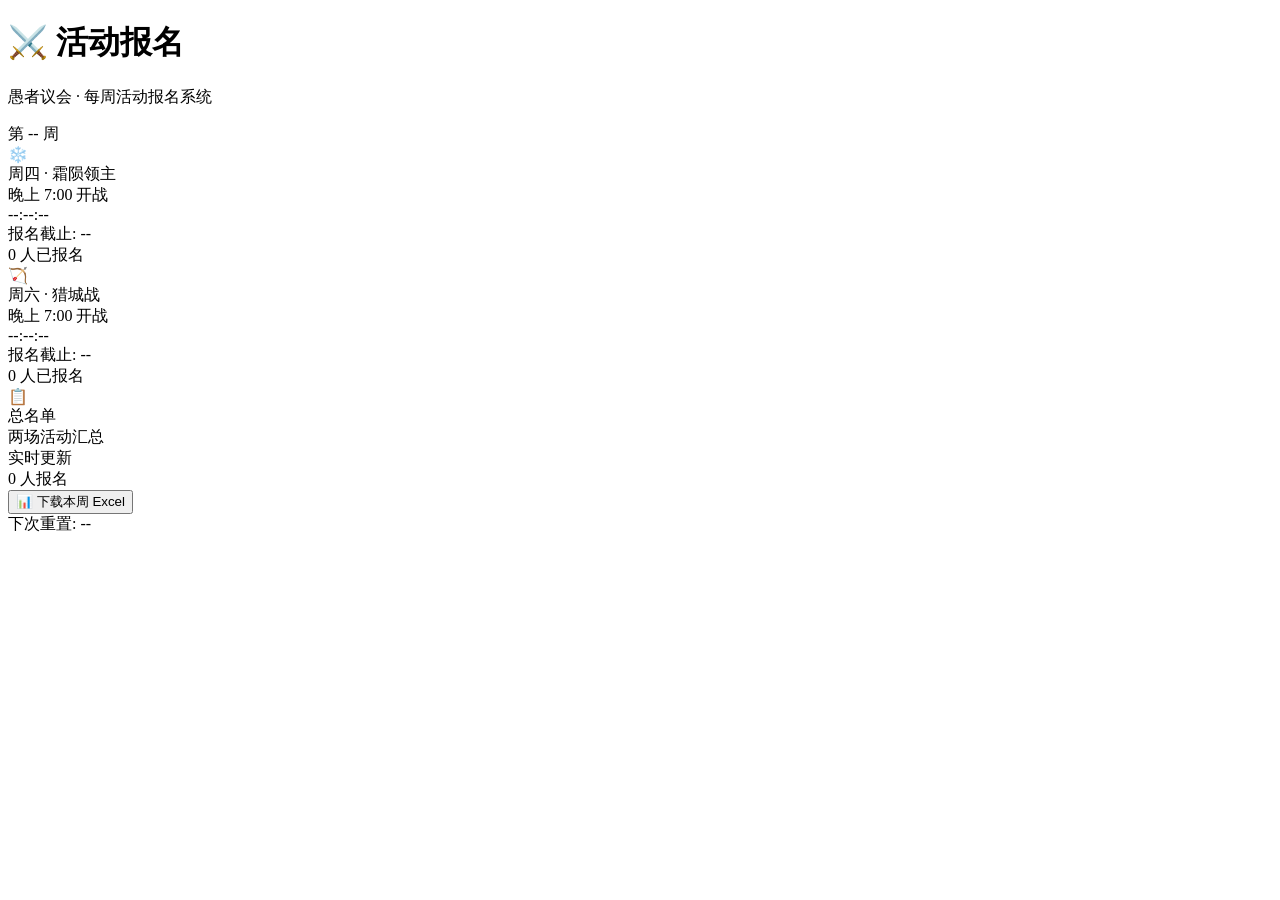
==== commit a47c3129: "v6.1 添加报名截止倒计时" ====
--- a/public/index.html
+++ b/public/index.html
@@ -23,6 +23,7 @@
                 <div class="card-icon">❄️</div>
                 <div class="card-title">周四 · 霜陨领主</div>
                 <div class="card-time">晚上 7:00 开战</div>
+                <div class="card-countdown" id="thuCountdown">--:--:--</div>
                 <div class="card-deadline" id="thuDeadline">报名截止: --</div>
                 <div class="card-count"><span id="thuCount">0</span> 人已报名</div>
             </div>
@@ -32,6 +33,7 @@
                 <div class="card-icon">🏹</div>
                 <div class="card-title">周六 · 猎城战</div>
                 <div class="card-time">晚上 7:00 开战</div>
+                <div class="card-countdown" id="satCountdown">--:--:--</div>
                 <div class="card-deadline" id="satDeadline">报名截止: --</div>
                 <div class="card-count"><span id="satCount">0</span> 人已报名</div>
             </div>
@@ -87,7 +89,35 @@
                     document.getElementById('thuDeadline').textContent = '报名截止: ' + data.thursdayDeadlineStr;
                     document.getElementById('satDeadline').textContent = '报名截止: ' + data.saturdayDeadlineStr;
                     document.getElementById('nextReset').textContent = data.nextResetStr;
+                    // 启动倒计时
+                    startCountdown('thuCountdown', data.thursdayDeadline);
+                    startCountdown('satCountdown', data.saturdayDeadline);
                 });
+        }
+
+        function startCountdown(elementId, targetTs) {
+            function update() {
+                const el = document.getElementById(elementId);
+                if (!el) return;
+                const now = Math.floor(Date.now() / 1000);
+                const diff = targetTs - now;
+                if (diff <= 0) {
+                    el.textContent = '已截止';
+                    el.classList.add('countdown-closed');
+                    return;
+                }
+                const d = Math.floor(diff / 86400);
+                const h = Math.floor((diff % 86400) / 3600);
+                const m = Math.floor((diff % 3600) / 60);
+                const s = diff % 60;
+                if (d > 0) {
+                    el.textContent = d + '天 ' + String(h).padStart(2,'0') + ':' + String(m).padStart(2,'0') + ':' + String(s).padStart(2,'0');
+                } else {
+                    el.textContent = String(h).padStart(2,'0') + ':' + String(m).padStart(2,'0') + ':' + String(s).padStart(2,'0');
+                }
+            }
+            update();
+            setInterval(update, 1000);
         }
 
         // SSE 实时更新
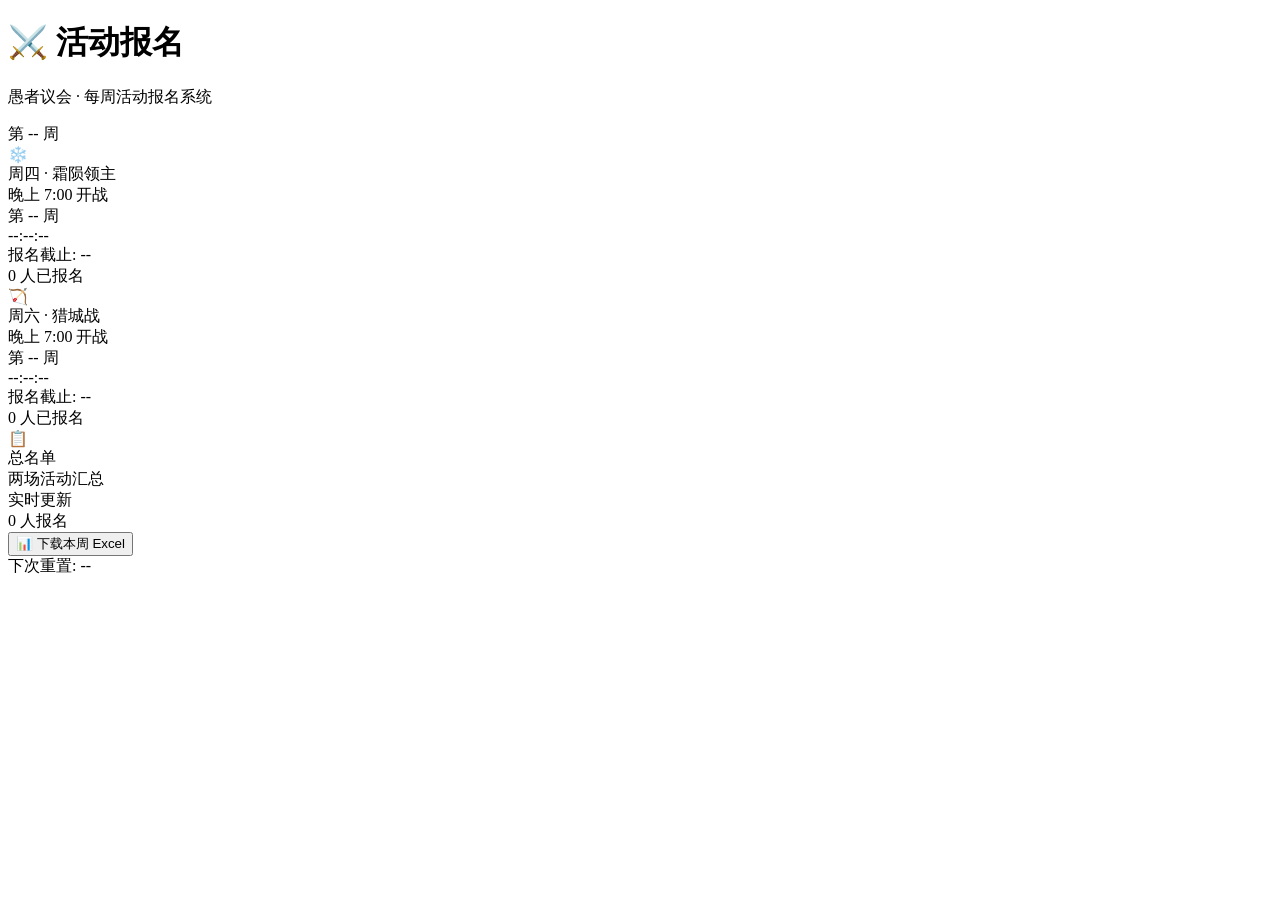
==== commit 485f249d: "v6.2 卡片和活动页显示第N周+日期范围" ====
--- a/public/index.html
+++ b/public/index.html
@@ -23,6 +23,7 @@
                 <div class="card-icon">❄️</div>
                 <div class="card-title">周四 · 霜陨领主</div>
                 <div class="card-time">晚上 7:00 开战</div>
+                <div class="card-week" id="thuWeek">第 -- 周</div>
                 <div class="card-countdown" id="thuCountdown">--:--:--</div>
                 <div class="card-deadline" id="thuDeadline">报名截止: --</div>
                 <div class="card-count"><span id="thuCount">0</span> 人已报名</div>
@@ -33,6 +34,7 @@
                 <div class="card-icon">🏹</div>
                 <div class="card-title">周六 · 猎城战</div>
                 <div class="card-time">晚上 7:00 开战</div>
+                <div class="card-week" id="satWeek">第 -- 周</div>
                 <div class="card-countdown" id="satCountdown">--:--:--</div>
                 <div class="card-deadline" id="satDeadline">报名截止: --</div>
                 <div class="card-count"><span id="satCount">0</span> 人已报名</div>
@@ -77,7 +79,7 @@
                     document.getElementById('thuCount').textContent = data.totals.thursday;
                     document.getElementById('satCount').textContent = data.totals.saturday;
                     document.getElementById('totalCount').textContent = data.totals.total;
-                    document.getElementById('weekBadge').textContent = '第 ' + data.week + ' 周';
+                    document.getElementById('weekBadge').textContent = data.weekLabel || '第 ' + data.week + ' 周';
                 });
         }
 
@@ -85,7 +87,9 @@
             fetch('/api/week')
                 .then(r => r.json())
                 .then(data => {
-                    document.getElementById('weekBadge').textContent = '第 ' + data.week + ' 周';
+                    document.getElementById('weekBadge').textContent = data.weekLabel;
+                    document.getElementById('thuWeek').textContent = data.weekLabel;
+                    document.getElementById('satWeek').textContent = data.weekLabel;
                     document.getElementById('thuDeadline').textContent = '报名截止: ' + data.thursdayDeadlineStr;
                     document.getElementById('satDeadline').textContent = '报名截止: ' + data.saturdayDeadlineStr;
                     document.getElementById('nextReset').textContent = data.nextResetStr;
